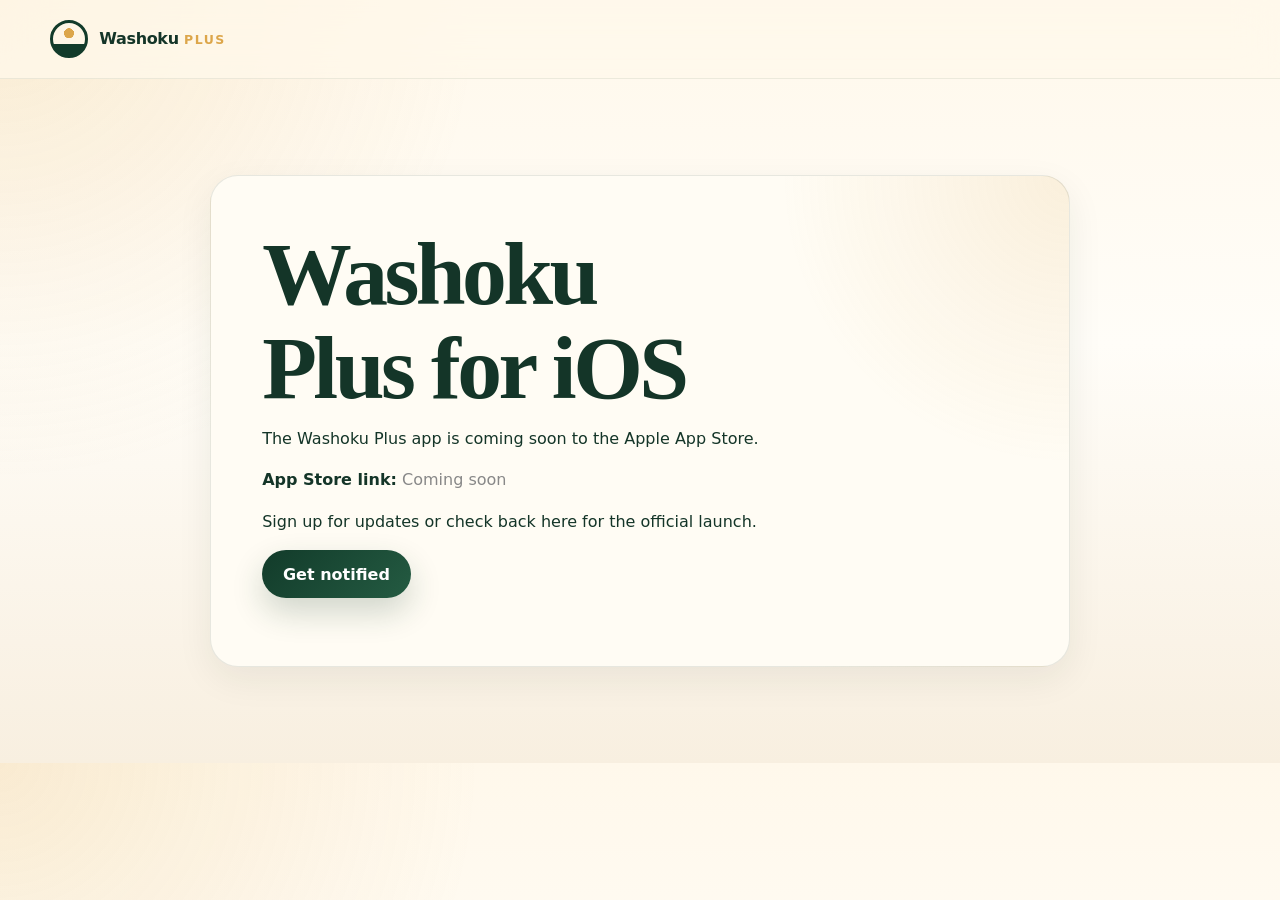
==== docs/ios.html @ e9132929 "sprout update" ====
<!doctype html>
<html lang="en">
<head>
  <meta charset="utf-8">
  <meta name="viewport" content="width=device-width,initial-scale=1">
  <title>Washoku Plus for iOS — Coming Soon</title>
  <meta name="description" content="Washoku Plus iOS app coming soon to the Apple App Store.">
  <link rel="stylesheet" href="assets/css/styles.css">
</head>
<body>
<header class="site-header"><nav class="nav shell"><a class="brand" href="index.html"><span class="logo-dot"></span><span>Washoku <strong>Plus</strong></span></a></nav></header>
<main class="section shell">
  <article class="waitlist-card" style="max-width: 860px; margin:auto; text-align:left;">
    <h1>Washoku Plus for iOS</h1>
    <p>The Washoku Plus app is coming soon to the Apple App Store.</p>
    <p><strong>App Store link:</strong> <span style="color:#888">Coming soon</span></p>
    <p>Sign up for updates or check back here for the official launch.</p>
    <p><a class="button primary" href="#waitlist">Get notified</a></p>
  </article>
</main>
</body>
</html>
---- docs/assets/css/styles.css ----
:root{--ink:#143528;--ink-2:#315344;--cream:#fff8eb;--warm:#f7ead3;--paper:#fffcf4;--moss:#123b2a;--leaf:#6e8f67;--sage:#9caf88;--gold:#dca64a;--clay:#b7714d;--shadow:0 24px 70px rgba(35,45,32,.16);--radius:28px}*{box-sizing:border-box}html{scroll-behavior:smooth}body{margin:0;color:var(--ink);background:radial-gradient(circle at top left,rgba(220,166,74,.16),transparent 30rem),linear-gradient(180deg,var(--cream),#fffdf8 45%,#f8efe0);font-family:Inter,ui-sans-serif,system-ui,-apple-system,BlinkMacSystemFont,"Segoe UI",sans-serif;line-height:1.6}h1,h2,h3{margin:0 0 .65rem;line-height:1.05;letter-spacing:-.04em;font-family:ui-serif,Georgia,Cambria,"Times New Roman",serif}h1{font-size:clamp(3rem,7vw,6.6rem);max-width:11ch}h2{font-size:clamp(2.1rem,4vw,4.2rem)}h3{font-size:1.35rem}p{margin:0 0 1rem}a{color:inherit}.shell{width:min(1180px,calc(100% - 32px));margin-inline:auto}.site-header{position:sticky;top:0;z-index:5;backdrop-filter:blur(20px);background:rgba(255,248,235,.74);border-bottom:1px solid rgba(20,53,40,.08)}.nav{min-height:78px;display:flex;align-items:center;justify-content:space-between;gap:1.5rem}.brand{display:inline-flex;gap:.7rem;align-items:center;text-decoration:none;font-weight:760;letter-spacing:-.02em}.brand strong{color:var(--gold);text-transform:uppercase;letter-spacing:.12em;font-size:.78em}.logo-dot{width:38px;height:38px;border:3px solid var(--moss);border-radius:50%;background:radial-gradient(circle at 50% 32%,var(--gold) 0 18%,transparent 19%),linear-gradient(to top,var(--moss) 0 34%,transparent 35%)}.nav-links{display:flex;align-items:center;gap:1.2rem;font-size:.95rem}.nav-links a{text-decoration:none;color:var(--ink-2)}.nav-cta{padding:.72rem 1rem;background:var(--moss);color:white!important;border-radius:999px}.menu-button{display:none}.hero{display:grid;grid-template-columns:1.02fr .98fr;gap:3rem;align-items:center;min-height:calc(100vh - 78px);padding:5rem 0}.eyebrow{color:var(--clay);font-weight:800;text-transform:uppercase;letter-spacing:.16em;font-size:.78rem}.lead{font-size:clamp(1.1rem,1.8vw,1.38rem);max-width:48rem;color:var(--ink-2)}.hero-actions{display:flex;gap:.85rem;flex-wrap:wrap;margin:2rem 0 1rem}.button{border:0;display:inline-flex;align-items:center;justify-content:center;min-height:48px;padding:0 1.3rem;border-radius:999px;font-weight:800;text-decoration:none;cursor:pointer}.button.primary{color:#fff;background:linear-gradient(135deg,#123b2a,#245b42);box-shadow:0 14px 32px rgba(18,59,42,.2)}.button.secondary{color:var(--moss);background:rgba(18,59,42,.08);border:1px solid rgba(18,59,42,.12)}.microcopy{color:#657769;font-size:.94rem}.phone-card{display:grid;place-items:center}.phone{width:min(410px,100%);min-height:720px;background:#0e1411;border:10px solid #171717;border-radius:48px;padding:12px;box-shadow:var(--shadow)}.phone-status{color:#fff;height:36px;padding:0 18px;display:flex;align-items:center;justify-content:space-between;font-size:.8rem}.phone-content{min-height:650px;border-radius:36px;background:linear-gradient(rgba(255,252,244,.92),rgba(255,252,244,.96)),radial-gradient(circle at center top,rgba(220,166,74,.2),transparent 20rem);padding:24px}.app-logo{text-align:center;display:grid;justify-items:center;gap:.25rem;margin-top:6px}.round-logo{width:80px;height:80px;border:3px solid var(--moss);border-radius:50%;position:relative;background:var(--cream);overflow:hidden}.round-logo .sun{position:absolute;width:22px;height:22px;background:var(--gold);border-radius:50%;left:50%;top:20px;transform:translateX(-50%)}.round-logo .bowl{position:absolute;left:14px;right:14px;bottom:12px;height:20px;background:var(--moss);border-radius:0 0 999px 999px}.round-logo .leaf{position:absolute;width:26px;height:15px;border-radius:100% 0 100% 0;background:var(--leaf);bottom:26px}.leaf-a{left:20px;transform:rotate(22deg)}.leaf-b{right:20px;transform:rotate(-112deg);background:var(--sage)}.app-logo h2{font-size:1.85rem}.companion-widget{margin-top:1.5rem;text-align:center}.mascot{position:relative;width:142px;height:190px;margin-inline:auto;transform-origin:bottom center;animation:breathe 4.8s ease-in-out infinite}.mascot.large{width:260px;height:330px}.head{position:absolute;left:50%;top:32px;width:112px;height:112px;transform:translateX(-50%);border-radius:50%;background:radial-gradient(circle at 35% 30%,#fffdf4,#f5e3bb 70%);border:3px solid var(--ink);box-shadow:inset 0 -10px 20px rgba(179,130,61,.13);z-index:2}.large .head{width:185px;height:185px;top:54px;border-width:5px}.gold-dot{width:28px;height:28px;background:var(--gold);border-radius:50%;position:absolute;left:50%;top:18px;transform:translateX(-50%)}.large .gold-dot{width:46px;height:46px;top:28px}.eye{position:absolute;top:61px;width:15px;height:8px;border-bottom:3px solid var(--ink);border-radius:50%}.eye-left{left:31px}.eye-right{right:31px}.large .eye{top:102px;width:26px;height:14px;border-bottom-width:5px}.large .eye-left{left:48px}.large .eye-right{right:48px}.smile{position:absolute;left:50%;top:78px;width:20px;height:10px;transform:translateX(-50%);border-bottom:3px solid var(--ink);border-radius:50%}.large .smile{top:130px;width:32px;height:18px;border-bottom-width:5px}.sprout{position:absolute;top:0;width:44px;height:25px;background:var(--leaf);border:3px solid var(--ink);border-radius:100% 0 100% 0;z-index:1}.sprout.left{left:38px;transform:rotate(28deg)}.sprout.right{right:38px;transform:rotate(-118deg);background:var(--sage)}.large .sprout{width:76px;height:42px;border-width:5px}.large .sprout.left{left:76px}.large .sprout.right{right:76px}.body{position:absolute;left:50%;top:120px;width:132px;height:84px;transform:translateX(-50%);background:linear-gradient(135deg,#254c37,#123b2a);border:3px solid var(--ink);border-radius:48% 48% 40% 40%}.large .body{width:230px;height:145px;top:208px;border-width:5px}.hand{position:absolute;top:24px;width:34px;height:18px;background:#f3deb7;border:3px solid var(--ink);border-radius:999px}.hand-left{left:35px;transform:rotate(28deg)}.hand-right{right:35px;transform:rotate(-28deg)}.large .hand{width:58px;height:30px;top:42px;border-width:5px}.large .hand-left{left:62px}.large .hand-right{right:62px}@keyframes breathe{0%,100%{transform:translateY(0) scale(1)}50%{transform:translateY(-7px) scale(1.025)}}.mascot-suggest{animation:nod 2.1s ease-in-out infinite}.mascot-celebrate{animation:celebrate 1.2s ease-in-out infinite}@keyframes nod{0%,100%{transform:rotate(0deg) translateY(0)}50%{transform:rotate(2deg) translateY(-5px)}}@keyframes celebrate{0%,100%{transform:translateY(0) rotate(-1deg)}50%{transform:translateY(-12px) rotate(1deg)}}.speech{margin:-6px auto 1rem;padding:1rem;background:#fff;border:1px solid rgba(20,53,40,.12);border-radius:22px;box-shadow:0 10px 30px rgba(35,45,32,.08);color:var(--ink-2)}.text-button{border:0;background:transparent;color:var(--clay);font-weight:800;cursor:pointer}.next-meal-card{margin-top:1.4rem;background:#fff;border:1px solid rgba(20,53,40,.1);border-radius:26px;padding:1rem;display:flex;justify-content:space-between;align-items:center}.card-label{margin:0;color:var(--clay);text-transform:uppercase;letter-spacing:.14em;font-weight:800;font-size:.72rem}.meal-icon{width:72px;height:72px;border-radius:50%;display:grid;place-items:center;font-size:3rem;background:var(--warm);color:var(--moss)}.section{padding:6rem 0}.section.warm{background:rgba(247,234,211,.64);border-block:1px solid rgba(20,53,40,.08)}.section.dark{background:radial-gradient(circle at 15% 15%,rgba(220,166,74,.14),transparent 22rem),linear-gradient(135deg,#10291f,#07120e);color:var(--cream)}.section.dark p{color:rgba(255,248,235,.74)}.two-column{display:grid;grid-template-columns:.9fr 1.1fr;gap:3rem;align-items:center}.principles-grid{display:grid;grid-template-columns:repeat(2,minmax(0,1fr));gap:1rem}.principles-grid article,.guide-card,.dashboard-card,.waitlist-card{background:rgba(255,255,255,.74);border:1px solid rgba(20,53,40,.1);border-radius:var(--radius);padding:1.35rem;box-shadow:0 12px 36px rgba(35,45,32,.07)}.principles-grid span{color:var(--gold);font-weight:900}.section-heading{text-align:center;max-width:760px;margin:0 auto 2.2rem}.pattern-row{display:grid;grid-template-columns:1fr auto 1fr auto 1fr auto 1fr;gap:.75rem;align-items:stretch}.pattern-card{padding:1.2rem;border-radius:24px;background:var(--paper);border:1px solid rgba(20,53,40,.1)}.pattern-card span{color:var(--clay);text-transform:uppercase;font-size:.72rem;font-weight:800;letter-spacing:.12em}.pattern-card strong{display:block;margin-top:.5rem}.pattern-plus{display:grid;place-items:center;font-weight:900;color:var(--gold)}.guide-grid{display:grid;grid-template-columns:repeat(3,minmax(0,1fr));gap:1rem}.guide-card{background:rgba(255,248,235,.08);border-color:rgba(255,248,235,.14)}.guide-card a{color:#f4c66e;font-weight:800}.feature-layout{display:grid;grid-template-columns:.9fr 1.1fr;gap:4rem;align-items:center}.dashboard-preview{min-height:420px;border-radius:42px;padding:2rem;background:linear-gradient(145deg,#123b2a,#6e8f67);box-shadow:var(--shadow);display:grid;gap:1rem;align-content:center}.dashboard-card{background:rgba(255,252,244,.92)}.dashboard-top{display:flex;justify-content:space-between;align-items:center;color:var(--clay)}.dashboard-top strong{font-size:3.2rem;color:var(--moss)}.metric-bars{height:150px;display:flex;gap:.75rem;align-items:end;padding-top:1rem}.metric-bars span{flex:1;height:var(--h);background:linear-gradient(var(--gold),var(--leaf));border-radius:999px 999px 8px 8px}.dashboard-note{background:rgba(255,252,244,.92);border-radius:24px;padding:1rem;color:var(--ink-2)}.feature-list{padding:0;list-style:none;display:grid;gap:1rem}.feature-list li{padding:1rem;background:rgba(255,255,255,.55);border:1px solid rgba(20,53,40,.08);border-radius:20px}.companion-section{background:linear-gradient(180deg,rgba(247,234,211,.5),transparent)}.companion-stage{text-align:center;background:var(--paper);border:1px solid rgba(20,53,40,.1);border-radius:42px;padding:2rem;box-shadow:var(--shadow)}.interaction-panel{display:flex;flex-wrap:wrap;gap:.75rem;margin-top:1.5rem}.interaction-panel button{border:1px solid rgba(20,53,40,.15);background:#fff;padding:.8rem 1rem;border-radius:999px;font-weight:800;color:var(--moss);cursor:pointer}.waitlist-card{background:radial-gradient(circle at top right,rgba(220,166,74,.14),transparent 18rem),var(--paper);padding:clamp(1.5rem,4vw,3.5rem);text-align:center}.signup-form{max-width:620px;margin:1.5rem auto 0;text-align:left}.signup-form label{display:block;font-weight:800;margin-bottom:.4rem}.signup-form>div{display:flex;gap:.65rem}.signup-form input{flex:1;min-height:50px;padding:0 1rem;border:1px solid rgba(20,53,40,.16);border-radius:999px;font:inherit;background:#fff}.signup-form small{display:block;margin-top:.6rem;color:#657769}.site-footer{padding:3rem 0;background:#0b1813;color:var(--cream)}.footer-grid{display:flex;justify-content:space-between;gap:2rem}.footer-grid a{display:inline-block;margin-left:1rem;color:rgba(255,248,235,.76)}.reveal{opacity:0;transform:translateY(16px);transition:opacity .7s ease,transform .7s ease}.reveal.is-visible{opacity:1;transform:translateY(0)}@media(max-width:860px){.menu-button{display:inline-flex;border:1px solid rgba(20,53,40,.12);background:#fff;padding:.65rem .8rem;border-radius:999px}.nav-links{position:absolute;inset:78px 16px auto;display:none;flex-direction:column;align-items:stretch;padding:1rem;border-radius:24px;background:rgba(255,252,244,.98);box-shadow:var(--shadow)}.nav-links.open{display:flex}.hero,.two-column,.feature-layout{grid-template-columns:1fr}.hero{padding-top:3rem}.phone{min-height:auto}.pattern-row{grid-template-columns:1fr}.pattern-plus{display:none}.guide-grid{grid-template-columns:1fr}.principles-grid{grid-template-columns:1fr}.signup-form>div{flex-direction:column}.footer-grid{flex-direction:column}.footer-grid a{display:block;margin:.5rem 0 0}}
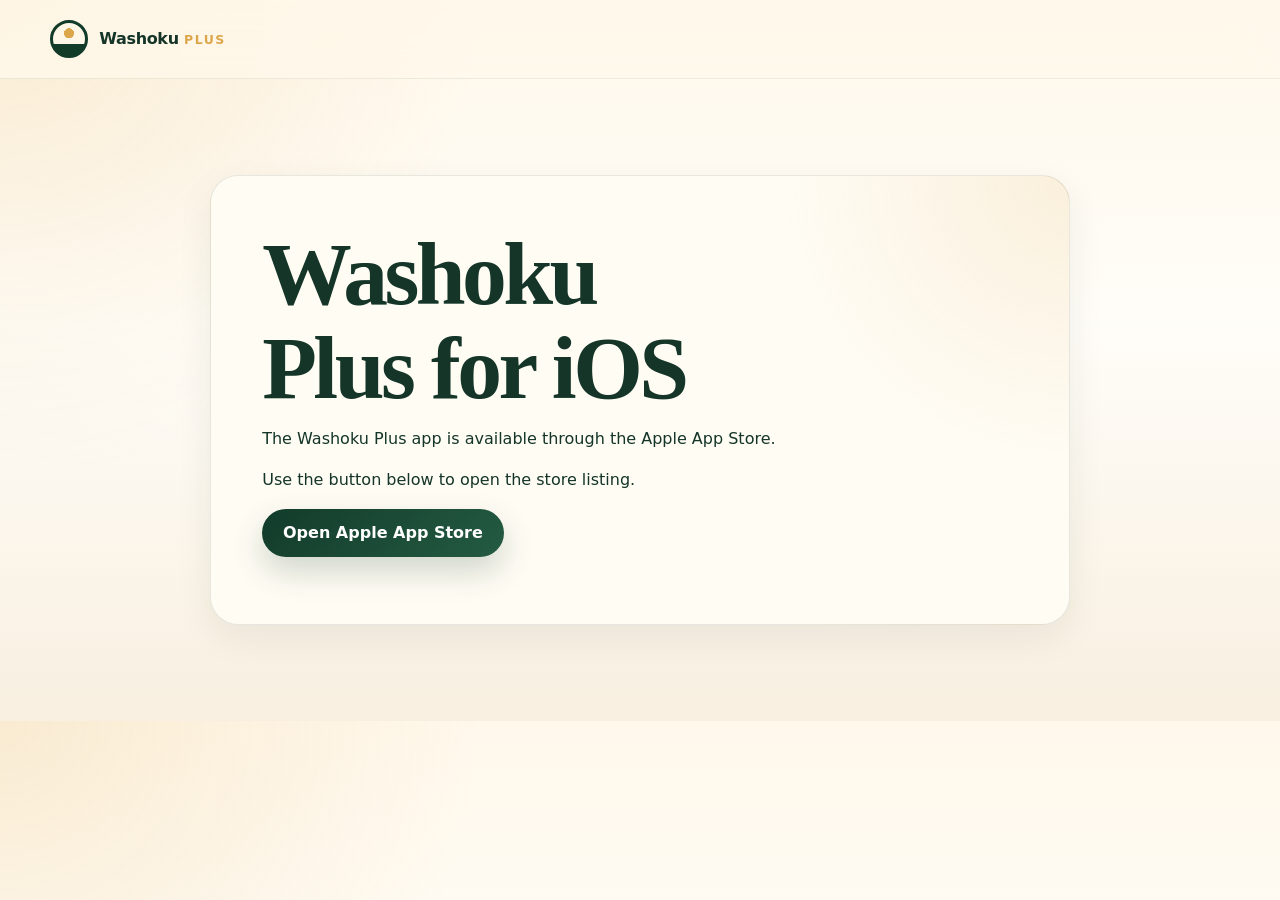
==== commit 9061d04a: "meal planning and storage" ====
--- a/docs/ios.html
+++ b/docs/ios.html
@@ -12,10 +12,9 @@
 <main class="section shell">
   <article class="waitlist-card" style="max-width: 860px; margin:auto; text-align:left;">
     <h1>Washoku Plus for iOS</h1>
-    <p>The Washoku Plus app is coming soon to the Apple App Store.</p>
-    <p><strong>App Store link:</strong> <span style="color:#888">Coming soon</span></p>
-    <p>Sign up for updates or check back here for the official launch.</p>
-    <p><a class="button primary" href="#waitlist">Get notified</a></p>
+    <p>The Washoku Plus app is available through the Apple App Store.</p>
+    <p>Use the button below to open the store listing.</p>
+    <p><a class="button primary" href="https://apps.apple.com/" target="_blank" rel="noopener">Open Apple App Store</a></p>
   </article>
 </main>
 </body>
--- a/docs/assets/css/styles.css
+++ b/docs/assets/css/styles.css
@@ -1 +1,5 @@
-:root{--ink:#143528;--ink-2:#315344;--cream:#fff8eb;--warm:#f7ead3;--paper:#fffcf4;--moss:#123b2a;--leaf:#6e8f67;--sage:#9caf88;--gold:#dca64a;--clay:#b7714d;--shadow:0 24px 70px rgba(35,45,32,.16);--radius:28px}*{box-sizing:border-box}html{scroll-behavior:smooth}body{margin:0;color:var(--ink);background:radial-gradient(circle at top left,rgba(220,166,74,.16),transparent 30rem),linear-gradient(180deg,var(--cream),#fffdf8 45%,#f8efe0);font-family:Inter,ui-sans-serif,system-ui,-apple-system,BlinkMacSystemFont,"Segoe UI",sans-serif;line-height:1.6}h1,h2,h3{margin:0 0 .65rem;line-height:1.05;letter-spacing:-.04em;font-family:ui-serif,Georgia,Cambria,"Times New Roman",serif}h1{font-size:clamp(3rem,7vw,6.6rem);max-width:11ch}h2{font-size:clamp(2.1rem,4vw,4.2rem)}h3{font-size:1.35rem}p{margin:0 0 1rem}a{color:inherit}.shell{width:min(1180px,calc(100% - 32px));margin-inline:auto}.site-header{position:sticky;top:0;z-index:5;backdrop-filter:blur(20px);background:rgba(255,248,235,.74);border-bottom:1px solid rgba(20,53,40,.08)}.nav{min-height:78px;display:flex;align-items:center;justify-content:space-between;gap:1.5rem}.brand{display:inline-flex;gap:.7rem;align-items:center;text-decoration:none;font-weight:760;letter-spacing:-.02em}.brand strong{color:var(--gold);text-transform:uppercase;letter-spacing:.12em;font-size:.78em}.logo-dot{width:38px;height:38px;border:3px solid var(--moss);border-radius:50%;background:radial-gradient(circle at 50% 32%,var(--gold) 0 18%,transparent 19%),linear-gradient(to top,var(--moss) 0 34%,transparent 35%)}.nav-links{display:flex;align-items:center;gap:1.2rem;font-size:.95rem}.nav-links a{text-decoration:none;color:var(--ink-2)}.nav-cta{padding:.72rem 1rem;background:var(--moss);color:white!important;border-radius:999px}.menu-button{display:none}.hero{display:grid;grid-template-columns:1.02fr .98fr;gap:3rem;align-items:center;min-height:calc(100vh - 78px);padding:5rem 0}.eyebrow{color:var(--clay);font-weight:800;text-transform:uppercase;letter-spacing:.16em;font-size:.78rem}.lead{font-size:clamp(1.1rem,1.8vw,1.38rem);max-width:48rem;color:var(--ink-2)}.hero-actions{display:flex;gap:.85rem;flex-wrap:wrap;margin:2rem 0 1rem}.button{border:0;display:inline-flex;align-items:center;justify-content:center;min-height:48px;padding:0 1.3rem;border-radius:999px;font-weight:800;text-decoration:none;cursor:pointer}.button.primary{color:#fff;background:linear-gradient(135deg,#123b2a,#245b42);box-shadow:0 14px 32px rgba(18,59,42,.2)}.button.secondary{color:var(--moss);background:rgba(18,59,42,.08);border:1px solid rgba(18,59,42,.12)}.microcopy{color:#657769;font-size:.94rem}.phone-card{display:grid;place-items:center}.phone{width:min(410px,100%);min-height:720px;background:#0e1411;border:10px solid #171717;border-radius:48px;padding:12px;box-shadow:var(--shadow)}.phone-status{color:#fff;height:36px;padding:0 18px;display:flex;align-items:center;justify-content:space-between;font-size:.8rem}.phone-content{min-height:650px;border-radius:36px;background:linear-gradient(rgba(255,252,244,.92),rgba(255,252,244,.96)),radial-gradient(circle at center top,rgba(220,166,74,.2),transparent 20rem);padding:24px}.app-logo{text-align:center;display:grid;justify-items:center;gap:.25rem;margin-top:6px}.round-logo{width:80px;height:80px;border:3px solid var(--moss);border-radius:50%;position:relative;background:var(--cream);overflow:hidden}.round-logo .sun{position:absolute;width:22px;height:22px;background:var(--gold);border-radius:50%;left:50%;top:20px;transform:translateX(-50%)}.round-logo .bowl{position:absolute;left:14px;right:14px;bottom:12px;height:20px;background:var(--moss);border-radius:0 0 999px 999px}.round-logo .leaf{position:absolute;width:26px;height:15px;border-radius:100% 0 100% 0;background:var(--leaf);bottom:26px}.leaf-a{left:20px;transform:rotate(22deg)}.leaf-b{right:20px;transform:rotate(-112deg);background:var(--sage)}.app-logo h2{font-size:1.85rem}.companion-widget{margin-top:1.5rem;text-align:center}.mascot{position:relative;width:142px;height:190px;margin-inline:auto;transform-origin:bottom center;animation:breathe 4.8s ease-in-out infinite}.mascot.large{width:260px;height:330px}.head{position:absolute;left:50%;top:32px;width:112px;height:112px;transform:translateX(-50%);border-radius:50%;background:radial-gradient(circle at 35% 30%,#fffdf4,#f5e3bb 70%);border:3px solid var(--ink);box-shadow:inset 0 -10px 20px rgba(179,130,61,.13);z-index:2}.large .head{width:185px;height:185px;top:54px;border-width:5px}.gold-dot{width:28px;height:28px;background:var(--gold);border-radius:50%;position:absolute;left:50%;top:18px;transform:translateX(-50%)}.large .gold-dot{width:46px;height:46px;top:28px}.eye{position:absolute;top:61px;width:15px;height:8px;border-bottom:3px solid var(--ink);border-radius:50%}.eye-left{left:31px}.eye-right{right:31px}.large .eye{top:102px;width:26px;height:14px;border-bottom-width:5px}.large .eye-left{left:48px}.large .eye-right{right:48px}.smile{position:absolute;left:50%;top:78px;width:20px;height:10px;transform:translateX(-50%);border-bottom:3px solid var(--ink);border-radius:50%}.large .smile{top:130px;width:32px;height:18px;border-bottom-width:5px}.sprout{position:absolute;top:0;width:44px;height:25px;background:var(--leaf);border:3px solid var(--ink);border-radius:100% 0 100% 0;z-index:1}.sprout.left{left:38px;transform:rotate(28deg)}.sprout.right{right:38px;transform:rotate(-118deg);background:var(--sage)}.large .sprout{width:76px;height:42px;border-width:5px}.large .sprout.left{left:76px}.large .sprout.right{right:76px}.body{position:absolute;left:50%;top:120px;width:132px;height:84px;transform:translateX(-50%);background:linear-gradient(135deg,#254c37,#123b2a);border:3px solid var(--ink);border-radius:48% 48% 40% 40%}.large .body{width:230px;height:145px;top:208px;border-width:5px}.hand{position:absolute;top:24px;width:34px;height:18px;background:#f3deb7;border:3px solid var(--ink);border-radius:999px}.hand-left{left:35px;transform:rotate(28deg)}.hand-right{right:35px;transform:rotate(-28deg)}.large .hand{width:58px;height:30px;top:42px;border-width:5px}.large .hand-left{left:62px}.large .hand-right{right:62px}@keyframes breathe{0%,100%{transform:translateY(0) scale(1)}50%{transform:translateY(-7px) scale(1.025)}}.mascot-suggest{animation:nod 2.1s ease-in-out infinite}.mascot-celebrate{animation:celebrate 1.2s ease-in-out infinite}@keyframes nod{0%,100%{transform:rotate(0deg) translateY(0)}50%{transform:rotate(2deg) translateY(-5px)}}@keyframes celebrate{0%,100%{transform:translateY(0) rotate(-1deg)}50%{transform:translateY(-12px) rotate(1deg)}}.speech{margin:-6px auto 1rem;padding:1rem;background:#fff;border:1px solid rgba(20,53,40,.12);border-radius:22px;box-shadow:0 10px 30px rgba(35,45,32,.08);color:var(--ink-2)}.text-button{border:0;background:transparent;color:var(--clay);font-weight:800;cursor:pointer}.next-meal-card{margin-top:1.4rem;background:#fff;border:1px solid rgba(20,53,40,.1);border-radius:26px;padding:1rem;display:flex;justify-content:space-between;align-items:center}.card-label{margin:0;color:var(--clay);text-transform:uppercase;letter-spacing:.14em;font-weight:800;font-size:.72rem}.meal-icon{width:72px;height:72px;border-radius:50%;display:grid;place-items:center;font-size:3rem;background:var(--warm);color:var(--moss)}.section{padding:6rem 0}.section.warm{background:rgba(247,234,211,.64);border-block:1px solid rgba(20,53,40,.08)}.section.dark{background:radial-gradient(circle at 15% 15%,rgba(220,166,74,.14),transparent 22rem),linear-gradient(135deg,#10291f,#07120e);color:var(--cream)}.section.dark p{color:rgba(255,248,235,.74)}.two-column{display:grid;grid-template-columns:.9fr 1.1fr;gap:3rem;align-items:center}.principles-grid{display:grid;grid-template-columns:repeat(2,minmax(0,1fr));gap:1rem}.principles-grid article,.guide-card,.dashboard-card,.waitlist-card{background:rgba(255,255,255,.74);border:1px solid rgba(20,53,40,.1);border-radius:var(--radius);padding:1.35rem;box-shadow:0 12px 36px rgba(35,45,32,.07)}.principles-grid span{color:var(--gold);font-weight:900}.section-heading{text-align:center;max-width:760px;margin:0 auto 2.2rem}.pattern-row{display:grid;grid-template-columns:1fr auto 1fr auto 1fr auto 1fr;gap:.75rem;align-items:stretch}.pattern-card{padding:1.2rem;border-radius:24px;background:var(--paper);border:1px solid rgba(20,53,40,.1)}.pattern-card span{color:var(--clay);text-transform:uppercase;font-size:.72rem;font-weight:800;letter-spacing:.12em}.pattern-card strong{display:block;margin-top:.5rem}.pattern-plus{display:grid;place-items:center;font-weight:900;color:var(--gold)}.guide-grid{display:grid;grid-template-columns:repeat(3,minmax(0,1fr));gap:1rem}.guide-card{background:rgba(255,248,235,.08);border-color:rgba(255,248,235,.14)}.guide-card a{color:#f4c66e;font-weight:800}.feature-layout{display:grid;grid-template-columns:.9fr 1.1fr;gap:4rem;align-items:center}.dashboard-preview{min-height:420px;border-radius:42px;padding:2rem;background:linear-gradient(145deg,#123b2a,#6e8f67);box-shadow:var(--shadow);display:grid;gap:1rem;align-content:center}.dashboard-card{background:rgba(255,252,244,.92)}.dashboard-top{display:flex;justify-content:space-between;align-items:center;color:var(--clay)}.dashboard-top strong{font-size:3.2rem;color:var(--moss)}.metric-bars{height:150px;display:flex;gap:.75rem;align-items:end;padding-top:1rem}.metric-bars span{flex:1;height:var(--h);background:linear-gradient(var(--gold),var(--leaf));border-radius:999px 999px 8px 8px}.dashboard-note{background:rgba(255,252,244,.92);border-radius:24px;padding:1rem;color:var(--ink-2)}.feature-list{padding:0;list-style:none;display:grid;gap:1rem}.feature-list li{padding:1rem;background:rgba(255,255,255,.55);border:1px solid rgba(20,53,40,.08);border-radius:20px}.companion-section{background:linear-gradient(180deg,rgba(247,234,211,.5),transparent)}.companion-stage{text-align:center;background:var(--paper);border:1px solid rgba(20,53,40,.1);border-radius:42px;padding:2rem;box-shadow:var(--shadow)}.interaction-panel{display:flex;flex-wrap:wrap;gap:.75rem;margin-top:1.5rem}.interaction-panel button{border:1px solid rgba(20,53,40,.15);background:#fff;padding:.8rem 1rem;border-radius:999px;font-weight:800;color:var(--moss);cursor:pointer}.waitlist-card{background:radial-gradient(circle at top right,rgba(220,166,74,.14),transparent 18rem),var(--paper);padding:clamp(1.5rem,4vw,3.5rem);text-align:center}.signup-form{max-width:620px;margin:1.5rem auto 0;text-align:left}.signup-form label{display:block;font-weight:800;margin-bottom:.4rem}.signup-form>div{display:flex;gap:.65rem}.signup-form input{flex:1;min-height:50px;padding:0 1rem;border:1px solid rgba(20,53,40,.16);border-radius:999px;font:inherit;background:#fff}.signup-form small{display:block;margin-top:.6rem;color:#657769}.site-footer{padding:3rem 0;background:#0b1813;color:var(--cream)}.footer-grid{display:flex;justify-content:space-between;gap:2rem}.footer-grid a{display:inline-block;margin-left:1rem;color:rgba(255,248,235,.76)}.reveal{opacity:0;transform:translateY(16px);transition:opacity .7s ease,transform .7s ease}.reveal.is-visible{opacity:1;transform:translateY(0)}@media(max-width:860px){.menu-button{display:inline-flex;border:1px solid rgba(20,53,40,.12);background:#fff;padding:.65rem .8rem;border-radius:999px}.nav-links{position:absolute;inset:78px 16px auto;display:none;flex-direction:column;align-items:stretch;padding:1rem;border-radius:24px;background:rgba(255,252,244,.98);box-shadow:var(--shadow)}.nav-links.open{display:flex}.hero,.two-column,.feature-layout{grid-template-columns:1fr}.hero{padding-top:3rem}.phone{min-height:auto}.pattern-row{grid-template-columns:1fr}.pattern-plus{display:none}.guide-grid{grid-template-columns:1fr}.principles-grid{grid-template-columns:1fr}.signup-form>div{flex-direction:column}.footer-grid{flex-direction:column}.footer-grid a{display:block;margin:.5rem 0 0}}+:root{--ink:#143528;--ink-2:#315344;--cream:#fff8eb;--warm:#f7ead3;--paper:#fffcf4;--moss:#123b2a;--leaf:#6e8f67;--sage:#9caf88;--gold:#dca64a;--clay:#b7714d;--shadow:0 24px 70px rgba(35,45,32,.16);--radius:28px}*{box-sizing:border-box}html{scroll-behavior:smooth}body{margin:0;color:var(--ink);background:radial-gradient(circle at top left,rgba(220,166,74,.16),transparent 30rem),linear-gradient(180deg,var(--cream),#fffdf8 45%,#f8efe0);font-family:Inter,ui-sans-serif,system-ui,-apple-system,BlinkMacSystemFont,"Segoe UI",sans-serif;line-height:1.6}h1,h2,h3{margin:0 0 .65rem;line-height:1.05;letter-spacing:-.04em;font-family:ui-serif,Georgia,Cambria,"Times New Roman",serif}h1{font-size:clamp(3rem,7vw,6.6rem);max-width:11ch}h2{font-size:clamp(2.1rem,4vw,4.2rem)}h3{font-size:1.35rem}p{margin:0 0 1rem}a{color:inherit}.shell{width:min(1180px,calc(100% - 32px));margin-inline:auto}.site-header{position:sticky;top:0;z-index:5;backdrop-filter:blur(20px);background:rgba(255,248,235,.74);border-bottom:1px solid rgba(20,53,40,.08)}.nav{min-height:78px;display:flex;align-items:center;justify-content:space-between;gap:1.5rem}.brand{display:inline-flex;gap:.7rem;align-items:center;text-decoration:none;font-weight:760;letter-spacing:-.02em}.brand strong{color:var(--gold);text-transform:uppercase;letter-spacing:.12em;font-size:.78em}.logo-dot{width:38px;height:38px;border:3px solid var(--moss);border-radius:50%;background:radial-gradient(circle at 50% 32%,var(--gold) 0 18%,transparent 19%),linear-gradient(to top,var(--moss) 0 34%,transparent 35%)}.nav-links{display:flex;align-items:center;gap:1.2rem;font-size:.95rem}.nav-links a{text-decoration:none;color:var(--ink-2)}.nav-cta{padding:.72rem 1rem;background:var(--moss);color:white!important;border-radius:999px}.menu-button{display:none}.hero{display:grid;grid-template-columns:1.02fr .98fr;gap:3rem;align-items:center;min-height:calc(100vh - 78px);padding:5rem 0}.eyebrow{color:var(--clay);font-weight:800;text-transform:uppercase;letter-spacing:.16em;font-size:.78rem}.lead{font-size:clamp(1.1rem,1.8vw,1.38rem);max-width:48rem;color:var(--ink-2)}.hero-actions{display:flex;gap:.85rem;flex-wrap:wrap;margin:2rem 0 1rem}.button{border:0;display:inline-flex;align-items:center;justify-content:center;min-height:48px;padding:0 1.3rem;border-radius:999px;font-weight:800;text-decoration:none;cursor:pointer}.button.primary{color:#fff;background:linear-gradient(135deg,#123b2a,#245b42);box-shadow:0 14px 32px rgba(18,59,42,.2)}.button.secondary{color:var(--moss);background:rgba(18,59,42,.08);border:1px solid rgba(18,59,42,.12)}.microcopy{color:#657769;font-size:.94rem}.phone-card{display:grid;place-items:center}.phone{width:min(410px,100%);min-height:720px;background:#0e1411;border:10px solid #171717;border-radius:48px;padding:12px;box-shadow:var(--shadow)}.phone-status{color:#fff;height:36px;padding:0 18px;display:flex;align-items:center;justify-content:space-between;font-size:.8rem}.phone-content{min-height:650px;border-radius:36px;background:linear-gradient(rgba(255,252,244,.92),rgba(255,252,244,.96)),radial-gradient(circle at center top,rgba(220,166,74,.2),transparent 20rem);padding:24px}.app-logo{text-align:center;display:grid;justify-items:center;gap:.25rem;margin-top:6px}.round-logo{width:80px;height:80px;border:3px solid var(--moss);border-radius:50%;position:relative;background:var(--cream);overflow:hidden}.round-logo .sun{position:absolute;width:22px;height:22px;background:var(--gold);border-radius:50%;left:50%;top:20px;transform:translateX(-50%)}.round-logo .bowl{position:absolute;left:14px;right:14px;bottom:12px;height:20px;background:var(--moss);border-radius:0 0 999px 999px}.round-logo .leaf{position:absolute;width:26px;height:15px;border-radius:100% 0 100% 0;background:var(--leaf);bottom:26px}.leaf-a{left:20px;transform:rotate(22deg)}.leaf-b{right:20px;transform:rotate(-112deg);background:var(--sage)}.app-logo h2{font-size:1.85rem}.companion-widget{margin-top:1.5rem;text-align:center}.mascot{position:relative;width:142px;height:190px;margin-inline:auto;transform-origin:bottom center;animation:breathe 4.8s ease-in-out infinite}.mascot.large{width:260px;height:330px}.mascot-image{display:block;max-width:132px;height:auto;margin:8px auto 0;filter:drop-shadow(0 8px 14px rgba(20,53,40,.18))}.mascot.large .mascot-image{max-width:230px;margin-top:12px}.head{position:absolute;left:50%;top:32px;width:112px;height:112px;transform:translateX(-50%);border-radius:50%;background:radial-gradient(circle at 35% 30%,#fffdf4,#f5e3bb 70%);border:3px solid var(--ink);box-shadow:inset 0 -10px 20px rgba(179,130,61,.13);z-index:2}.large .head{width:185px;height:185px;top:54px;border-width:5px}.gold-dot{width:28px;height:28px;background:var(--gold);border-radius:50%;position:absolute;left:50%;top:18px;transform:translateX(-50%)}.large .gold-dot{width:46px;height:46px;top:28px}.eye{position:absolute;top:61px;width:15px;height:8px;border-bottom:3px solid var(--ink);border-radius:50%}.eye-left{left:31px}.eye-right{right:31px}.large .eye{top:102px;width:26px;height:14px;border-bottom-width:5px}.large .eye-left{left:48px}.large .eye-right{right:48px}.smile{position:absolute;left:50%;top:78px;width:20px;height:10px;transform:translateX(-50%);border-bottom:3px solid var(--ink);border-radius:50%}.large .smile{top:130px;width:32px;height:18px;border-bottom-width:5px}.sprout{position:absolute;top:0;width:44px;height:25px;background:var(--leaf);border:3px solid var(--ink);border-radius:100% 0 100% 0;z-index:1}.sprout.left{left:38px;transform:rotate(28deg)}.sprout.right{right:38px;transform:rotate(-118deg);background:var(--sage)}.large .sprout{width:76px;height:42px;border-width:5px}.large .sprout.left{left:76px}.large .sprout.right{right:76px}.body{position:absolute;left:50%;top:120px;width:132px;height:84px;transform:translateX(-50%);background:linear-gradient(135deg,#254c37,#123b2a);border:3px solid var(--ink);border-radius:48% 48% 40% 40%}.large .body{width:230px;height:145px;top:208px;border-width:5px}.hand{position:absolute;top:24px;width:34px;height:18px;background:#f3deb7;border:3px solid var(--ink);border-radius:999px}.hand-left{left:35px;transform:rotate(28deg)}.hand-right{right:35px;transform:rotate(-28deg)}.large .hand{width:58px;height:30px;top:42px;border-width:5px}.large .hand-left{left:62px}.large .hand-right{right:62px}@keyframes breathe{0%,100%{transform:translateY(0) scale(1)}50%{transform:translateY(-7px) scale(1.025)}}.mascot-suggest{animation:nod 2.1s ease-in-out infinite}.mascot-celebrate{animation:celebrate 1.2s ease-in-out infinite}@keyframes nod{0%,100%{transform:rotate(0deg) translateY(0)}50%{transform:rotate(2deg) translateY(-5px)}}@keyframes celebrate{0%,100%{transform:translateY(0) rotate(-1deg)}50%{transform:translateY(-12px) rotate(1deg)}}.speech{margin:-6px auto 1rem;padding:1rem;background:#fff;border:1px solid rgba(20,53,40,.12);border-radius:22px;box-shadow:0 10px 30px rgba(35,45,32,.08);color:var(--ink-2)}.text-button{border:0;background:transparent;color:var(--clay);font-weight:800;cursor:pointer}.next-meal-card{margin-top:1.4rem;background:#fff;border:1px solid rgba(20,53,40,.1);border-radius:26px;padding:1rem;display:flex;justify-content:space-between;align-items:center}.card-label{margin:0;color:var(--clay);text-transform:uppercase;letter-spacing:.14em;font-weight:800;font-size:.72rem}.meal-icon{width:72px;height:72px;border-radius:50%;display:grid;place-items:center;font-size:3rem;background:var(--warm);color:var(--moss)}.section{padding:6rem 0}.section.warm{background:rgba(247,234,211,.64);border-block:1px solid rgba(20,53,40,.08)}.section.dark{background:radial-gradient(circle at 15% 15%,rgba(220,166,74,.14),transparent 22rem),linear-gradient(135deg,#10291f,#07120e);color:var(--cream)}.section.dark p{color:rgba(255,248,235,.74)}.two-column{display:grid;grid-template-columns:.9fr 1.1fr;gap:3rem;align-items:center}.principles-grid{display:grid;grid-template-columns:repeat(2,minmax(0,1fr));gap:1rem}.principles-grid article,.guide-card,.dashboard-card,.waitlist-card{background:rgba(255,255,255,.74);border:1px solid rgba(20,53,40,.1);border-radius:var(--radius);padding:1.35rem;box-shadow:0 12px 36px rgba(35,45,32,.07)}.principles-grid span{color:var(--gold);font-weight:900}.section-heading{text-align:center;max-width:760px;margin:0 auto 2.2rem}.pattern-row{display:grid;grid-template-columns:1fr auto 1fr auto 1fr auto 1fr;gap:.75rem;align-items:stretch}.pattern-card{padding:1.2rem;border-radius:24px;background:var(--paper);border:1px solid rgba(20,53,40,.1)}.pattern-card span{color:var(--clay);text-transform:uppercase;font-size:.72rem;font-weight:800;letter-spacing:.12em}.pattern-card strong{display:block;margin-top:.5rem}.pattern-plus{display:grid;place-items:center;font-weight:900;color:var(--gold)}.guide-grid{display:grid;grid-template-columns:repeat(3,minmax(0,1fr));gap:1rem}.guide-card{background:rgba(255,248,235,.08);border-color:rgba(255,248,235,.14)}.guide-card a{color:#f4c66e;font-weight:800}.feature-layout{display:grid;grid-template-columns:.9fr 1.1fr;gap:4rem;align-items:center}.dashboard-preview{min-height:420px;border-radius:42px;padding:2rem;background:linear-gradient(145deg,#123b2a,#6e8f67);box-shadow:var(--shadow);display:grid;gap:1rem;align-content:center}.dashboard-card{background:rgba(255,252,244,.92)}.dashboard-top{display:flex;justify-content:space-between;align-items:center;color:var(--clay)}.dashboard-top strong{font-size:3.2rem;color:var(--moss)}.metric-bars{height:150px;display:flex;gap:.75rem;align-items:end;padding-top:1rem}.metric-bars span{flex:1;height:var(--h);background:linear-gradient(var(--gold),var(--leaf));border-radius:999px 999px 8px 8px}.dashboard-note{background:rgba(255,252,244,.92);border-radius:24px;padding:1rem;color:var(--ink-2)}.feature-list{padding:0;list-style:none;display:grid;gap:1rem}.feature-list li{padding:1rem;background:rgba(255,255,255,.55);border:1px solid rgba(20,53,40,.08);border-radius:20px}.companion-section{background:linear-gradient(180deg,rgba(247,234,211,.5),transparent)}.companion-stage{text-align:center;background:var(--paper);border:1px solid rgba(20,53,40,.1);border-radius:42px;padding:2rem;box-shadow:var(--shadow)}.interaction-panel{display:flex;flex-wrap:wrap;gap:.75rem;margin-top:1.5rem}.interaction-panel button{border:1px solid rgba(20,53,40,.15);background:#fff;padding:.8rem 1rem;border-radius:999px;font-weight:800;color:var(--moss);cursor:pointer}.waitlist-card{background:radial-gradient(circle at top right,rgba(220,166,74,.14),transparent 18rem),var(--paper);padding:clamp(1.5rem,4vw,3.5rem);text-align:center}.signup-form{max-width:620px;margin:1.5rem auto 0;text-align:left}.signup-form label{display:block;font-weight:800;margin-bottom:.4rem}.signup-form>div{display:flex;gap:.65rem}.signup-form input{flex:1;min-height:50px;padding:0 1rem;border:1px solid rgba(20,53,40,.16);border-radius:999px;font:inherit;background:#fff}.signup-form small{display:block;margin-top:.6rem;color:#657769}.site-footer{padding:3rem 0;background:#0b1813;color:var(--cream)}.footer-grid{display:flex;justify-content:space-between;gap:2rem}.footer-grid a{display:inline-block;margin-left:1rem;color:rgba(255,248,235,.76)}.reveal{opacity:0;transform:translateY(16px);transition:opacity .7s ease,transform .7s ease}.reveal.is-visible{opacity:1;transform:translateY(0)}.mascot{width:auto;height:auto;overflow:visible}.mascot-image{display:block;height:auto;margin:8px auto 0;object-fit:contain;filter:drop-shadow(0 8px 14px rgba(20,53,40,.18))}.mascot-image-hero{width:min(100%,360px);max-width:none}.mascot-image-large{width:min(100%,560px);max-width:none;margin-top:0}@media(max-width:860px){.menu-button{display:inline-flex;border:1px solid rgba(20,53,40,.12);background:#fff;padding:.65rem .8rem;border-radius:999px}.nav-links{position:absolute;inset:78px 16px auto;display:none;flex-direction:column;align-items:stretch;padding:1rem;border-radius:24px;background:rgba(255,252,244,.98);box-shadow:var(--shadow)}.nav-links.open{display:flex}.hero,.two-column,.feature-layout{grid-template-columns:1fr}.hero{padding-top:3rem}.phone{min-height:auto}.pattern-row{grid-template-columns:1fr}.pattern-plus{display:none}.guide-grid{grid-template-columns:1fr}.principles-grid{grid-template-columns:1fr}.signup-form>div{flex-direction:column}.footer-grid{flex-direction:column}.footer-grid a{display:block;margin:.5rem 0 0}}.menu-library-panel{background:rgba(255,255,255,.74);border:1px solid rgba(20,53,40,.1);border-radius:var(--radius);padding:1.4rem;box-shadow:0 12px 36px rgba(35,45,32,.07)}.menu-summary{font-size:1.02rem;color:var(--ink-2);margin-bottom:1rem}.menu-categories{display:flex;gap:.55rem;flex-wrap:wrap;margin-bottom:1.1rem}.menu-chip{display:inline-flex;align-items:center;gap:.4rem;padding:.45rem .8rem;border-radius:999px;background:rgba(18,59,42,.08);color:var(--moss);font-weight:700;font-size:.83rem}.menu-chip button{border:0;background:transparent;color:inherit;cursor:pointer;font:inherit;padding:0}.menu-chip.is-active{background:var(--moss);color:#fff}.menu-preview-grid,.menu-full-grid{display:grid;grid-template-columns:repeat(3,minmax(0,1fr));gap:.85rem}.menu-full-grid{grid-template-columns:repeat(2,minmax(0,1fr))}.menu-card{background:var(--paper);border:1px solid rgba(20,53,40,.1);border-radius:20px;padding:1rem}.menu-card h3{font-size:1.1rem;margin-bottom:.35rem}.menu-meta{font-size:.85rem;color:var(--clay);font-weight:700;letter-spacing:.01em}.menu-tags{font-size:.85rem;color:var(--ink-2);margin-top:.45rem}.menu-library-actions{display:flex;justify-content:flex-end;margin-top:1rem}.menu-page-header{padding-bottom:2rem}@media(max-width:860px){.menu-preview-grid,.menu-full-grid{grid-template-columns:1fr}}.menu-image-gallery{display:grid;grid-template-columns:1fr 1fr;gap:1rem;margin-bottom:1.5rem}
+.menu-image-gallery figure{margin:0;background:#fff;border:1px solid rgba(20,53,40,.1);border-radius:18px;padding:.7rem;box-shadow:0 12px 30px rgba(35,45,32,.06)}
+.menu-image-gallery img{display:block;width:100%;height:auto;border-radius:12px}
+.menu-image-gallery figcaption{margin-top:.55rem;font-size:.84rem;color:var(--ink-2);font-weight:700;text-align:center}
+@media(max-width:860px){.menu-image-gallery{grid-template-columns:1fr}}
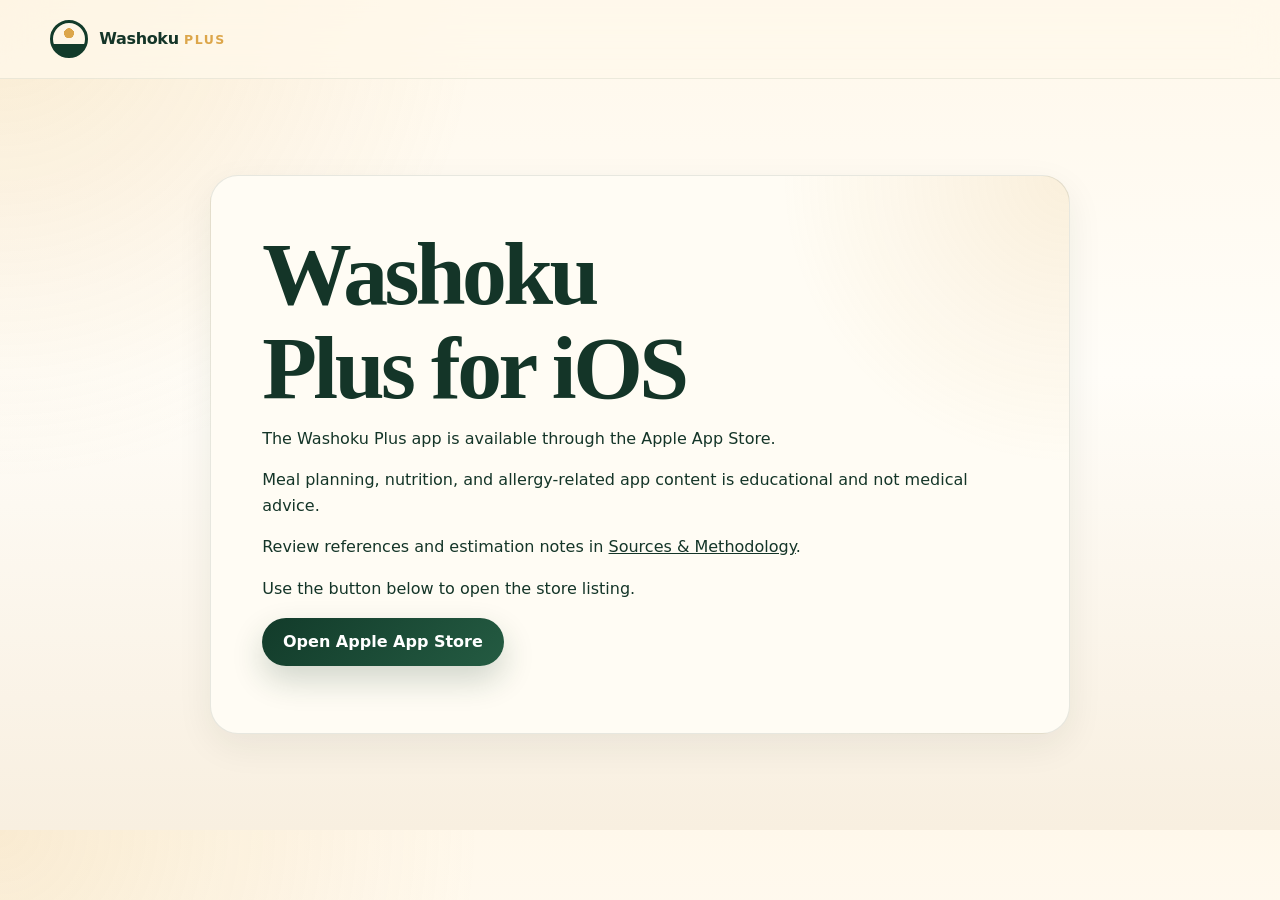
==== commit 87e0758e: "update sources for nutrition and allergies" ====
--- a/docs/ios.html
+++ b/docs/ios.html
@@ -13,6 +13,8 @@
   <article class="waitlist-card" style="max-width: 860px; margin:auto; text-align:left;">
     <h1>Washoku Plus for iOS</h1>
     <p>The Washoku Plus app is available through the Apple App Store.</p>
+    <p>Meal planning, nutrition, and allergy-related app content is educational and not medical advice.</p>
+    <p>Review references and estimation notes in <a href="sources-methodology.html">Sources &amp; Methodology</a>.</p>
     <p>Use the button below to open the store listing.</p>
     <p><a class="button primary" href="https://apps.apple.com/" target="_blank" rel="noopener">Open Apple App Store</a></p>
   </article>
--- a/docs/assets/css/styles.css
+++ b/docs/assets/css/styles.css
@@ -1,5 +1,14 @@
 :root{--ink:#143528;--ink-2:#315344;--cream:#fff8eb;--warm:#f7ead3;--paper:#fffcf4;--moss:#123b2a;--leaf:#6e8f67;--sage:#9caf88;--gold:#dca64a;--clay:#b7714d;--shadow:0 24px 70px rgba(35,45,32,.16);--radius:28px}*{box-sizing:border-box}html{scroll-behavior:smooth}body{margin:0;color:var(--ink);background:radial-gradient(circle at top left,rgba(220,166,74,.16),transparent 30rem),linear-gradient(180deg,var(--cream),#fffdf8 45%,#f8efe0);font-family:Inter,ui-sans-serif,system-ui,-apple-system,BlinkMacSystemFont,"Segoe UI",sans-serif;line-height:1.6}h1,h2,h3{margin:0 0 .65rem;line-height:1.05;letter-spacing:-.04em;font-family:ui-serif,Georgia,Cambria,"Times New Roman",serif}h1{font-size:clamp(3rem,7vw,6.6rem);max-width:11ch}h2{font-size:clamp(2.1rem,4vw,4.2rem)}h3{font-size:1.35rem}p{margin:0 0 1rem}a{color:inherit}.shell{width:min(1180px,calc(100% - 32px));margin-inline:auto}.site-header{position:sticky;top:0;z-index:5;backdrop-filter:blur(20px);background:rgba(255,248,235,.74);border-bottom:1px solid rgba(20,53,40,.08)}.nav{min-height:78px;display:flex;align-items:center;justify-content:space-between;gap:1.5rem}.brand{display:inline-flex;gap:.7rem;align-items:center;text-decoration:none;font-weight:760;letter-spacing:-.02em}.brand strong{color:var(--gold);text-transform:uppercase;letter-spacing:.12em;font-size:.78em}.logo-dot{width:38px;height:38px;border:3px solid var(--moss);border-radius:50%;background:radial-gradient(circle at 50% 32%,var(--gold) 0 18%,transparent 19%),linear-gradient(to top,var(--moss) 0 34%,transparent 35%)}.nav-links{display:flex;align-items:center;gap:1.2rem;font-size:.95rem}.nav-links a{text-decoration:none;color:var(--ink-2)}.nav-cta{padding:.72rem 1rem;background:var(--moss);color:white!important;border-radius:999px}.menu-button{display:none}.hero{display:grid;grid-template-columns:1.02fr .98fr;gap:3rem;align-items:center;min-height:calc(100vh - 78px);padding:5rem 0}.eyebrow{color:var(--clay);font-weight:800;text-transform:uppercase;letter-spacing:.16em;font-size:.78rem}.lead{font-size:clamp(1.1rem,1.8vw,1.38rem);max-width:48rem;color:var(--ink-2)}.hero-actions{display:flex;gap:.85rem;flex-wrap:wrap;margin:2rem 0 1rem}.button{border:0;display:inline-flex;align-items:center;justify-content:center;min-height:48px;padding:0 1.3rem;border-radius:999px;font-weight:800;text-decoration:none;cursor:pointer}.button.primary{color:#fff;background:linear-gradient(135deg,#123b2a,#245b42);box-shadow:0 14px 32px rgba(18,59,42,.2)}.button.secondary{color:var(--moss);background:rgba(18,59,42,.08);border:1px solid rgba(18,59,42,.12)}.microcopy{color:#657769;font-size:.94rem}.phone-card{display:grid;place-items:center}.phone{width:min(410px,100%);min-height:720px;background:#0e1411;border:10px solid #171717;border-radius:48px;padding:12px;box-shadow:var(--shadow)}.phone-status{color:#fff;height:36px;padding:0 18px;display:flex;align-items:center;justify-content:space-between;font-size:.8rem}.phone-content{min-height:650px;border-radius:36px;background:linear-gradient(rgba(255,252,244,.92),rgba(255,252,244,.96)),radial-gradient(circle at center top,rgba(220,166,74,.2),transparent 20rem);padding:24px}.app-logo{text-align:center;display:grid;justify-items:center;gap:.25rem;margin-top:6px}.round-logo{width:80px;height:80px;border:3px solid var(--moss);border-radius:50%;position:relative;background:var(--cream);overflow:hidden}.round-logo .sun{position:absolute;width:22px;height:22px;background:var(--gold);border-radius:50%;left:50%;top:20px;transform:translateX(-50%)}.round-logo .bowl{position:absolute;left:14px;right:14px;bottom:12px;height:20px;background:var(--moss);border-radius:0 0 999px 999px}.round-logo .leaf{position:absolute;width:26px;height:15px;border-radius:100% 0 100% 0;background:var(--leaf);bottom:26px}.leaf-a{left:20px;transform:rotate(22deg)}.leaf-b{right:20px;transform:rotate(-112deg);background:var(--sage)}.app-logo h2{font-size:1.85rem}.companion-widget{margin-top:1.5rem;text-align:center}.mascot{position:relative;width:142px;height:190px;margin-inline:auto;transform-origin:bottom center;animation:breathe 4.8s ease-in-out infinite}.mascot.large{width:260px;height:330px}.mascot-image{display:block;max-width:132px;height:auto;margin:8px auto 0;filter:drop-shadow(0 8px 14px rgba(20,53,40,.18))}.mascot.large .mascot-image{max-width:230px;margin-top:12px}.head{position:absolute;left:50%;top:32px;width:112px;height:112px;transform:translateX(-50%);border-radius:50%;background:radial-gradient(circle at 35% 30%,#fffdf4,#f5e3bb 70%);border:3px solid var(--ink);box-shadow:inset 0 -10px 20px rgba(179,130,61,.13);z-index:2}.large .head{width:185px;height:185px;top:54px;border-width:5px}.gold-dot{width:28px;height:28px;background:var(--gold);border-radius:50%;position:absolute;left:50%;top:18px;transform:translateX(-50%)}.large .gold-dot{width:46px;height:46px;top:28px}.eye{position:absolute;top:61px;width:15px;height:8px;border-bottom:3px solid var(--ink);border-radius:50%}.eye-left{left:31px}.eye-right{right:31px}.large .eye{top:102px;width:26px;height:14px;border-bottom-width:5px}.large .eye-left{left:48px}.large .eye-right{right:48px}.smile{position:absolute;left:50%;top:78px;width:20px;height:10px;transform:translateX(-50%);border-bottom:3px solid var(--ink);border-radius:50%}.large .smile{top:130px;width:32px;height:18px;border-bottom-width:5px}.sprout{position:absolute;top:0;width:44px;height:25px;background:var(--leaf);border:3px solid var(--ink);border-radius:100% 0 100% 0;z-index:1}.sprout.left{left:38px;transform:rotate(28deg)}.sprout.right{right:38px;transform:rotate(-118deg);background:var(--sage)}.large .sprout{width:76px;height:42px;border-width:5px}.large .sprout.left{left:76px}.large .sprout.right{right:76px}.body{position:absolute;left:50%;top:120px;width:132px;height:84px;transform:translateX(-50%);background:linear-gradient(135deg,#254c37,#123b2a);border:3px solid var(--ink);border-radius:48% 48% 40% 40%}.large .body{width:230px;height:145px;top:208px;border-width:5px}.hand{position:absolute;top:24px;width:34px;height:18px;background:#f3deb7;border:3px solid var(--ink);border-radius:999px}.hand-left{left:35px;transform:rotate(28deg)}.hand-right{right:35px;transform:rotate(-28deg)}.large .hand{width:58px;height:30px;top:42px;border-width:5px}.large .hand-left{left:62px}.large .hand-right{right:62px}@keyframes breathe{0%,100%{transform:translateY(0) scale(1)}50%{transform:translateY(-7px) scale(1.025)}}.mascot-suggest{animation:nod 2.1s ease-in-out infinite}.mascot-celebrate{animation:celebrate 1.2s ease-in-out infinite}@keyframes nod{0%,100%{transform:rotate(0deg) translateY(0)}50%{transform:rotate(2deg) translateY(-5px)}}@keyframes celebrate{0%,100%{transform:translateY(0) rotate(-1deg)}50%{transform:translateY(-12px) rotate(1deg)}}.speech{margin:-6px auto 1rem;padding:1rem;background:#fff;border:1px solid rgba(20,53,40,.12);border-radius:22px;box-shadow:0 10px 30px rgba(35,45,32,.08);color:var(--ink-2)}.text-button{border:0;background:transparent;color:var(--clay);font-weight:800;cursor:pointer}.next-meal-card{margin-top:1.4rem;background:#fff;border:1px solid rgba(20,53,40,.1);border-radius:26px;padding:1rem;display:flex;justify-content:space-between;align-items:center}.card-label{margin:0;color:var(--clay);text-transform:uppercase;letter-spacing:.14em;font-weight:800;font-size:.72rem}.meal-icon{width:72px;height:72px;border-radius:50%;display:grid;place-items:center;font-size:3rem;background:var(--warm);color:var(--moss)}.section{padding:6rem 0}.section.warm{background:rgba(247,234,211,.64);border-block:1px solid rgba(20,53,40,.08)}.section.dark{background:radial-gradient(circle at 15% 15%,rgba(220,166,74,.14),transparent 22rem),linear-gradient(135deg,#10291f,#07120e);color:var(--cream)}.section.dark p{color:rgba(255,248,235,.74)}.two-column{display:grid;grid-template-columns:.9fr 1.1fr;gap:3rem;align-items:center}.principles-grid{display:grid;grid-template-columns:repeat(2,minmax(0,1fr));gap:1rem}.principles-grid article,.guide-card,.dashboard-card,.waitlist-card{background:rgba(255,255,255,.74);border:1px solid rgba(20,53,40,.1);border-radius:var(--radius);padding:1.35rem;box-shadow:0 12px 36px rgba(35,45,32,.07)}.principles-grid span{color:var(--gold);font-weight:900}.section-heading{text-align:center;max-width:760px;margin:0 auto 2.2rem}.pattern-row{display:grid;grid-template-columns:1fr auto 1fr auto 1fr auto 1fr;gap:.75rem;align-items:stretch}.pattern-card{padding:1.2rem;border-radius:24px;background:var(--paper);border:1px solid rgba(20,53,40,.1)}.pattern-card span{color:var(--clay);text-transform:uppercase;font-size:.72rem;font-weight:800;letter-spacing:.12em}.pattern-card strong{display:block;margin-top:.5rem}.pattern-plus{display:grid;place-items:center;font-weight:900;color:var(--gold)}.guide-grid{display:grid;grid-template-columns:repeat(3,minmax(0,1fr));gap:1rem}.guide-card{background:rgba(255,248,235,.08);border-color:rgba(255,248,235,.14)}.guide-card a{color:#f4c66e;font-weight:800}.feature-layout{display:grid;grid-template-columns:.9fr 1.1fr;gap:4rem;align-items:center}.dashboard-preview{min-height:420px;border-radius:42px;padding:2rem;background:linear-gradient(145deg,#123b2a,#6e8f67);box-shadow:var(--shadow);display:grid;gap:1rem;align-content:center}.dashboard-card{background:rgba(255,252,244,.92)}.dashboard-top{display:flex;justify-content:space-between;align-items:center;color:var(--clay)}.dashboard-top strong{font-size:3.2rem;color:var(--moss)}.metric-bars{height:150px;display:flex;gap:.75rem;align-items:end;padding-top:1rem}.metric-bars span{flex:1;height:var(--h);background:linear-gradient(var(--gold),var(--leaf));border-radius:999px 999px 8px 8px}.dashboard-note{background:rgba(255,252,244,.92);border-radius:24px;padding:1rem;color:var(--ink-2)}.feature-list{padding:0;list-style:none;display:grid;gap:1rem}.feature-list li{padding:1rem;background:rgba(255,255,255,.55);border:1px solid rgba(20,53,40,.08);border-radius:20px}.companion-section{background:linear-gradient(180deg,rgba(247,234,211,.5),transparent)}.companion-stage{text-align:center;background:var(--paper);border:1px solid rgba(20,53,40,.1);border-radius:42px;padding:2rem;box-shadow:var(--shadow)}.interaction-panel{display:flex;flex-wrap:wrap;gap:.75rem;margin-top:1.5rem}.interaction-panel button{border:1px solid rgba(20,53,40,.15);background:#fff;padding:.8rem 1rem;border-radius:999px;font-weight:800;color:var(--moss);cursor:pointer}.waitlist-card{background:radial-gradient(circle at top right,rgba(220,166,74,.14),transparent 18rem),var(--paper);padding:clamp(1.5rem,4vw,3.5rem);text-align:center}.signup-form{max-width:620px;margin:1.5rem auto 0;text-align:left}.signup-form label{display:block;font-weight:800;margin-bottom:.4rem}.signup-form>div{display:flex;gap:.65rem}.signup-form input{flex:1;min-height:50px;padding:0 1rem;border:1px solid rgba(20,53,40,.16);border-radius:999px;font:inherit;background:#fff}.signup-form small{display:block;margin-top:.6rem;color:#657769}.site-footer{padding:3rem 0;background:#0b1813;color:var(--cream)}.footer-grid{display:flex;justify-content:space-between;gap:2rem}.footer-grid a{display:inline-block;margin-left:1rem;color:rgba(255,248,235,.76)}.reveal{opacity:0;transform:translateY(16px);transition:opacity .7s ease,transform .7s ease}.reveal.is-visible{opacity:1;transform:translateY(0)}.mascot{width:auto;height:auto;overflow:visible}.mascot-image{display:block;height:auto;margin:8px auto 0;object-fit:contain;filter:drop-shadow(0 8px 14px rgba(20,53,40,.18))}.mascot-image-hero{width:min(100%,360px);max-width:none}.mascot-image-large{width:min(100%,560px);max-width:none;margin-top:0}@media(max-width:860px){.menu-button{display:inline-flex;border:1px solid rgba(20,53,40,.12);background:#fff;padding:.65rem .8rem;border-radius:999px}.nav-links{position:absolute;inset:78px 16px auto;display:none;flex-direction:column;align-items:stretch;padding:1rem;border-radius:24px;background:rgba(255,252,244,.98);box-shadow:var(--shadow)}.nav-links.open{display:flex}.hero,.two-column,.feature-layout{grid-template-columns:1fr}.hero{padding-top:3rem}.phone{min-height:auto}.pattern-row{grid-template-columns:1fr}.pattern-plus{display:none}.guide-grid{grid-template-columns:1fr}.principles-grid{grid-template-columns:1fr}.signup-form>div{flex-direction:column}.footer-grid{flex-direction:column}.footer-grid a{display:block;margin:.5rem 0 0}}.menu-library-panel{background:rgba(255,255,255,.74);border:1px solid rgba(20,53,40,.1);border-radius:var(--radius);padding:1.4rem;box-shadow:0 12px 36px rgba(35,45,32,.07)}.menu-summary{font-size:1.02rem;color:var(--ink-2);margin-bottom:1rem}.menu-categories{display:flex;gap:.55rem;flex-wrap:wrap;margin-bottom:1.1rem}.menu-chip{display:inline-flex;align-items:center;gap:.4rem;padding:.45rem .8rem;border-radius:999px;background:rgba(18,59,42,.08);color:var(--moss);font-weight:700;font-size:.83rem}.menu-chip button{border:0;background:transparent;color:inherit;cursor:pointer;font:inherit;padding:0}.menu-chip.is-active{background:var(--moss);color:#fff}.menu-preview-grid,.menu-full-grid{display:grid;grid-template-columns:repeat(3,minmax(0,1fr));gap:.85rem}.menu-full-grid{grid-template-columns:repeat(2,minmax(0,1fr))}.menu-card{background:var(--paper);border:1px solid rgba(20,53,40,.1);border-radius:20px;padding:1rem}.menu-card h3{font-size:1.1rem;margin-bottom:.35rem}.menu-meta{font-size:.85rem;color:var(--clay);font-weight:700;letter-spacing:.01em}.menu-tags{font-size:.85rem;color:var(--ink-2);margin-top:.45rem}.menu-library-actions{display:flex;justify-content:flex-end;margin-top:1rem}.menu-page-header{padding-bottom:2rem}@media(max-width:860px){.menu-preview-grid,.menu-full-grid{grid-template-columns:1fr}}.menu-image-gallery{display:grid;grid-template-columns:1fr 1fr;gap:1rem;margin-bottom:1.5rem}
 .menu-image-gallery figure{margin:0;background:#fff;border:1px solid rgba(20,53,40,.1);border-radius:18px;padding:.7rem;box-shadow:0 12px 30px rgba(35,45,32,.06)}
+.nutrition-source-note{margin:.35rem 0 0;font-size:.76rem;line-height:1.35;color:#5f6f66}.nutrition-source-note a{color:var(--moss);font-weight:700;text-decoration:underline}
 .menu-image-gallery img{display:block;width:100%;height:auto;border-radius:12px}
 .menu-image-gallery figcaption{margin-top:.55rem;font-size:.84rem;color:var(--ink-2);font-weight:700;text-align:center}
 @media(max-width:860px){.menu-image-gallery{grid-template-columns:1fr}}
+.menu-card{display:grid;grid-template-columns:120px 1fr;gap:.9rem;align-items:center}
+.menu-card-no-image{grid-template-columns:1fr}
+.menu-card-body{min-width:0}
+.menu-card-media{margin:0;width:120px;height:120px;border-radius:16px;background:radial-gradient(circle at 30% 30%,rgba(220,166,74,.22),rgba(18,59,42,.06));display:grid;place-items:center;overflow:hidden}
+.menu-card-media img{display:block;width:100%;height:100%;object-fit:contain}
+.menu-cuisine{margin:0 0 .28rem;font-size:.78rem;font-weight:800;letter-spacing:.08em;text-transform:uppercase;color:var(--moss);opacity:.78}
+@media(max-width:640px){.menu-card{grid-template-columns:1fr}.menu-card-media{width:100%;height:184px}}
+.menu-visual-board{display:grid;grid-template-columns:minmax(0,1.5fr) minmax(320px,.9fr);gap:1rem;margin-bottom:1.5rem}.menu-category-showcase,.menu-dish-strip-panel{background:rgba(255,255,255,.86);border:1px solid rgba(20,53,40,.1);border-radius:24px;padding:1rem;box-shadow:0 12px 30px rgba(35,45,32,.06)}.menu-section-kicker{margin-bottom:.7rem;color:var(--clay);font-size:.75rem;font-weight:800;letter-spacing:.14em;text-transform:uppercase}.menu-category-showcase-grid{display:grid;grid-template-columns:repeat(2,minmax(0,1fr));gap:.85rem}.menu-category-showcase-card{background:var(--paper);border:1px solid rgba(20,53,40,.08);border-radius:20px;padding:.9rem;display:grid;gap:.7rem}.menu-category-showcase-art{min-height:124px;border-radius:16px;background:linear-gradient(180deg,rgba(220,166,74,.12),rgba(18,59,42,.04));display:flex;align-items:center;justify-content:center;gap:.35rem;padding:.75rem;overflow:hidden}.menu-category-showcase-art img{width:31%;max-width:92px;height:92px;object-fit:contain;filter:drop-shadow(0 8px 14px rgba(20,53,40,.12))}.menu-category-showcase-empty{font-size:.85rem;color:var(--ink-2);text-align:center;max-width:18ch}.menu-category-showcase-name{margin:0;font-weight:800;color:var(--ink)}.menu-category-showcase-meta{margin:0;font-size:.82rem;color:var(--ink-2)}.menu-dish-strip{display:grid;grid-template-columns:repeat(3,minmax(0,1fr));gap:.75rem}.menu-dish-pill{margin:0;padding:.7rem;border-radius:18px;background:var(--paper);border:1px solid rgba(20,53,40,.08);text-align:center}.menu-dish-pill img{display:block;width:100%;height:88px;object-fit:contain}.menu-dish-pill figcaption{margin-top:.45rem;font-size:.76rem;font-weight:700;color:var(--ink-2)}@media(max-width:980px){.menu-visual-board{grid-template-columns:1fr}.menu-dish-strip{grid-template-columns:repeat(6,minmax(0,1fr))}}@media(max-width:860px){.menu-category-showcase-grid{grid-template-columns:1fr}.menu-dish-strip{grid-template-columns:repeat(3,minmax(0,1fr))}}@media(max-width:560px){.menu-dish-strip{grid-template-columns:repeat(2,minmax(0,1fr))}}
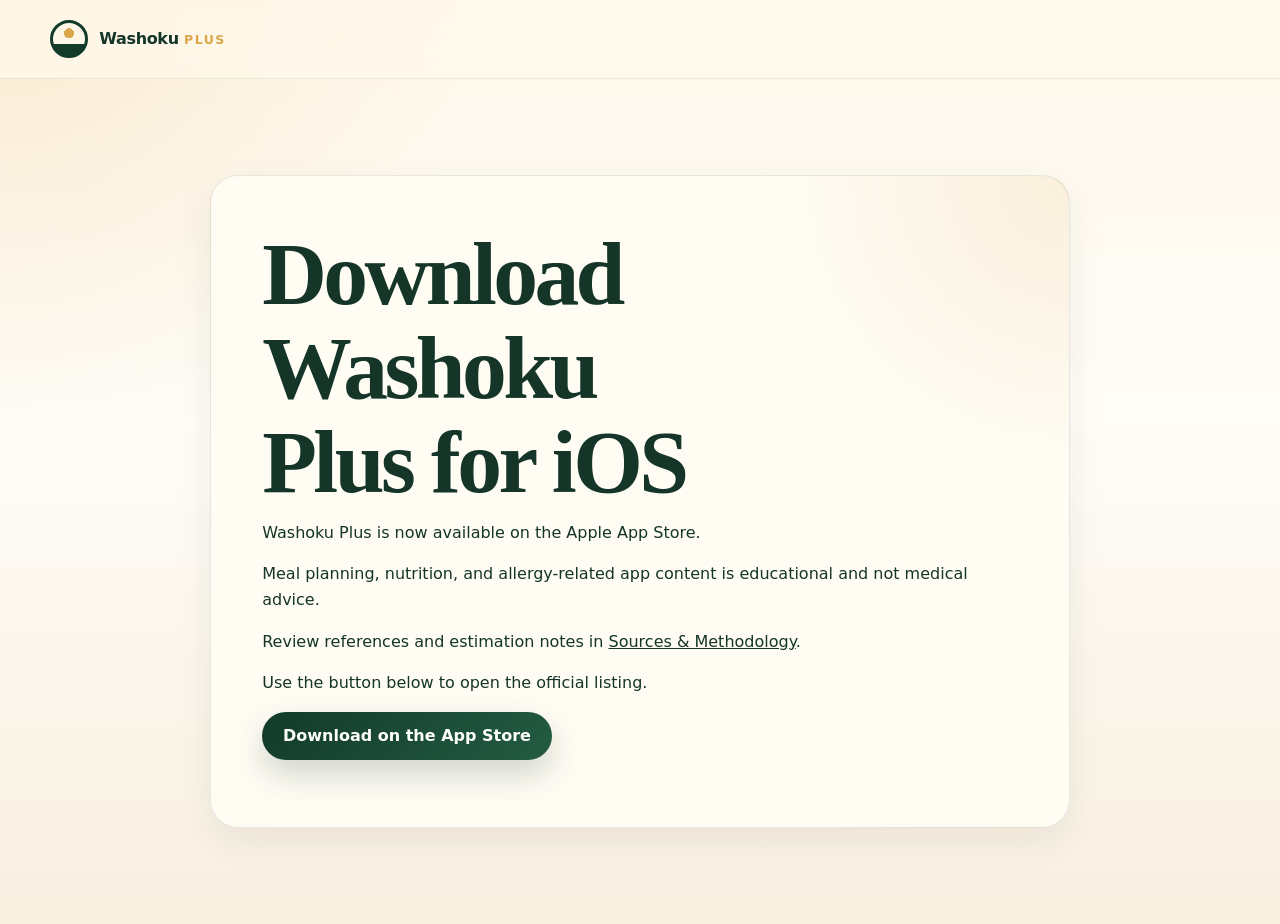
==== commit c17cafd5: "update with release link" ====
--- a/docs/ios.html
+++ b/docs/ios.html
@@ -3,20 +3,48 @@
 <head>
   <meta charset="utf-8">
   <meta name="viewport" content="width=device-width,initial-scale=1">
-  <title>Washoku Plus for iOS — Coming Soon</title>
-  <meta name="description" content="Washoku Plus iOS app coming soon to the Apple App Store.">
+  <title>Download Washoku Plus for iOS on the Apple App Store</title>
+  <meta name="description" content="Download Washoku Plus for iOS on the Apple App Store. Plan balanced meals with allergy-aware guidance, protein-forward ideas, and mindful nutrition support.">
+  <link rel="canonical" href="https://www.washokuplus.com/ios.html">
+  <meta name="apple-itunes-app" content="app-id=6771856203">
+  <meta property="og:type" content="website">
+  <meta property="og:url" content="https://www.washokuplus.com/ios.html">
+  <meta property="og:site_name" content="Washoku Plus">
+  <meta property="og:title" content="Download Washoku Plus for iOS">
+  <meta property="og:description" content="Washoku Plus is live on the Apple App Store for balanced, allergy-aware meal planning.">
+  <meta property="og:image" content="https://www.washokuplus.com/assets/images/og-washoku-plus.svg">
+  <meta name="twitter:card" content="summary_large_image">
+  <meta name="twitter:title" content="Download Washoku Plus for iOS">
+  <meta name="twitter:description" content="Get Washoku Plus on iPhone and iPad for balanced meal planning and gentle nutrition insights.">
+  <meta name="twitter:image" content="https://www.washokuplus.com/assets/images/og-washoku-plus.svg">
   <link rel="stylesheet" href="assets/css/styles.css">
+  <script type="application/ld+json">
+    {
+      "@context": "https://schema.org",
+      "@type": "SoftwareApplication",
+      "name": "Washoku Plus",
+      "applicationCategory": "HealthApplication",
+      "operatingSystem": "iOS",
+      "url": "https://www.washokuplus.com/ios.html",
+      "downloadUrl": "https://apps.apple.com/il/app/washokuplus/id6771856203",
+      "offers": {
+        "@type": "Offer",
+        "price": "0",
+        "priceCurrency": "USD"
+      }
+    }
+  </script>
 </head>
 <body>
 <header class="site-header"><nav class="nav shell"><a class="brand" href="index.html"><span class="logo-dot"></span><span>Washoku <strong>Plus</strong></span></a></nav></header>
 <main class="section shell">
   <article class="waitlist-card" style="max-width: 860px; margin:auto; text-align:left;">
-    <h1>Washoku Plus for iOS</h1>
-    <p>The Washoku Plus app is available through the Apple App Store.</p>
+    <h1>Download Washoku Plus for iOS</h1>
+    <p>Washoku Plus is now available on the Apple App Store.</p>
     <p>Meal planning, nutrition, and allergy-related app content is educational and not medical advice.</p>
     <p>Review references and estimation notes in <a href="sources-methodology.html">Sources &amp; Methodology</a>.</p>
-    <p>Use the button below to open the store listing.</p>
-    <p><a class="button primary" href="https://apps.apple.com/" target="_blank" rel="noopener">Open Apple App Store</a></p>
+    <p>Use the button below to open the official listing.</p>
+    <p><a class="button primary" href="https://apps.apple.com/il/app/washokuplus/id6771856203" target="_blank" rel="noopener">Download on the App Store</a></p>
   </article>
 </main>
 </body>
